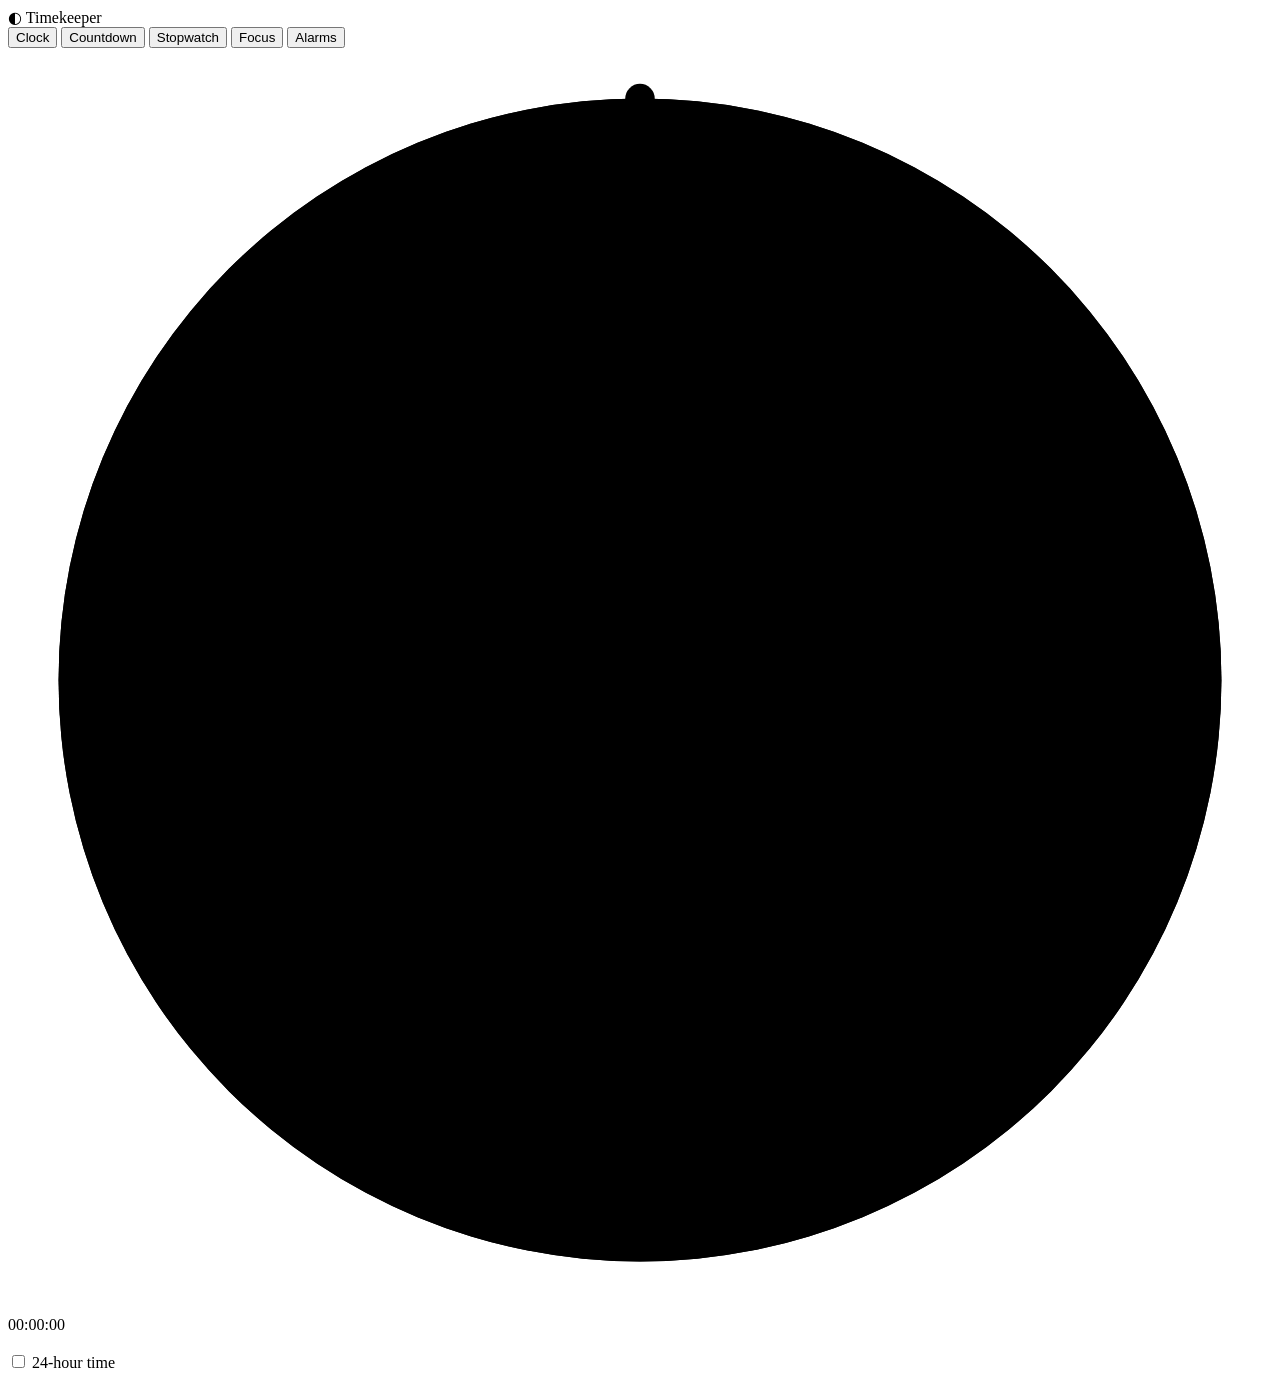
==== index.html @ 8b7b24ea "Add files via upload" ====
<!DOCTYPE html>
<html lang="en">
<head>
<meta charset="UTF-8">
<meta name="viewport" content="width=device-width, initial-scale=1, viewport-fit=cover">
<title>Timekeeper</title>
<meta name="description" content="A clock, countdown, stopwatch, Pomodoro timer, and alarms, in one quiet instrument.">
<meta name="theme-color" content="#ffffff">

<link rel="manifest" href="manifest.json">
<link rel="icon" href="icons/icon-192.png" type="image/png">
<link rel="apple-touch-icon" href="icons/icon-192.png">

<link rel="preconnect" href="https://fonts.googleapis.com">
<link rel="preconnect" href="https://fonts.gstatic.com" crossorigin>
<link href="https://fonts.googleapis.com/css2?family=Space+Grotesk:wght@400;500;600;700&family=IBM+Plex+Sans:wght@400;500;600&family=IBM+Plex+Mono:wght@400;500&display=swap" rel="stylesheet">

<link rel="stylesheet" href="css/style.css">
</head>
<body>

<div class="app">

  <!-- ===== Header ===== -->
  <header class="header">
    <div class="wordmark">
      <span class="wordmark-mark" aria-hidden="true">◐</span>
      <span class="wordmark-text">Timekeeper</span>
    </div>
    <button class="install-btn" id="installBtn" hidden type="button">Install app</button>
  </header>

  <!-- ===== Mode switcher ===== -->
  <nav class="switcher" role="tablist" aria-label="Choose a mode">
    <button class="switcher-item" role="tab" data-mode="clock" aria-selected="true">Clock</button>
    <button class="switcher-item" role="tab" data-mode="countdown" aria-selected="false">Countdown</button>
    <button class="switcher-item" role="tab" data-mode="stopwatch" aria-selected="false">Stopwatch</button>
    <button class="switcher-item" role="tab" data-mode="pomodoro" aria-selected="false">Focus</button>
    <button class="switcher-item" role="tab" data-mode="alarms" aria-selected="false">Alarms</button>
    <span class="switcher-indicator" id="switcherIndicator" aria-hidden="true"></span>
  </nav>

  <!-- ===== Stage: ring + digits, shared by clock/countdown/stopwatch/pomodoro ===== -->
  <main class="stage" id="stage">

    <div class="ring-wrap">
      <svg class="ring" viewBox="0 0 300 300" aria-hidden="true">
        <circle class="ring-track" cx="150" cy="150" r="138"></circle>
        <circle class="ring-progress" id="ringProgress" cx="150" cy="150" r="138"></circle>
        <circle class="ring-tick" id="ringTick" cx="150" cy="12" r="3.5"></circle>
      </svg>

      <div class="readout">
        <div class="digits" id="digits">00:00:00</div>
        <div class="sub" id="subLabel">&nbsp;</div>
      </div>
    </div>

    <!-- Pomodoro session dots -->
    <div class="session-dots" id="sessionDots" hidden></div>

    <!-- Shared transport controls (countdown / stopwatch / pomodoro) -->
    <div class="transport" id="transport" hidden>
      <button class="btn btn-ghost" id="resetBtn" type="button">Reset</button>
      <button class="btn btn-primary" id="startBtn" type="button">Start</button>
      <button class="btn btn-ghost" id="lapBtn" type="button" hidden>Lap</button>
    </div>

  </main>

  <!-- ===== Mode panels: mode-specific content below the stage ===== -->

  <!-- Clock options -->
  <section class="panel" id="panel-clock" data-panel="clock">
    <label class="toggle">
      <input type="checkbox" id="clock24h">
      <span>24-hour time</span>
    </label>
  </section>

  <!-- Countdown presets & entry -->
  <section class="panel" id="panel-countdown" data-panel="countdown" hidden>
    <div class="chips" id="countdownChips"></div>
    <div class="time-entry" id="countdownEntry">
      <div class="entry-field">
        <input type="number" id="cdHours" min="0" max="23" value="0" inputmode="numeric" aria-label="Hours">
        <label>hr</label>
      </div>
      <div class="entry-field">
        <input type="number" id="cdMinutes" min="0" max="59" value="5" inputmode="numeric" aria-label="Minutes">
        <label>min</label>
      </div>
      <div class="entry-field">
        <input type="number" id="cdSeconds" min="0" max="59" value="0" inputmode="numeric" aria-label="Seconds">
        <label>sec</label>
      </div>
      <button class="btn btn-text" id="savePresetBtn" type="button">Save as preset</button>
    </div>
  </section>

  <!-- Stopwatch laps -->
  <section class="panel" id="panel-stopwatch" data-panel="stopwatch" hidden>
    <ol class="laps" id="lapsList"></ol>
  </section>

  <!-- Pomodoro settings -->
  <section class="panel" id="panel-pomodoro" data-panel="pomodoro" hidden>
    <div class="time-entry">
      <div class="entry-field">
        <input type="number" id="pomoFocus" min="1" max="120" value="25" inputmode="numeric" aria-label="Focus minutes">
        <label>focus</label>
      </div>
      <div class="entry-field">
        <input type="number" id="pomoShort" min="1" max="60" value="5" inputmode="numeric" aria-label="Short break minutes">
        <label>short</label>
      </div>
      <div class="entry-field">
        <input type="number" id="pomoLong" min="1" max="60" value="15" inputmode="numeric" aria-label="Long break minutes">
        <label>long</label>
      </div>
      <div class="entry-field">
        <input type="number" id="pomoRounds" min="1" max="12" value="4" inputmode="numeric" aria-label="Rounds before long break">
        <label>rounds</label>
      </div>
    </div>
  </section>

  <!-- Alarms -->
  <section class="panel" id="panel-alarms" data-panel="alarms" hidden>
    <div class="alarm-entry">
      <input type="time" id="alarmTime" aria-label="Alarm time">
      <input type="text" id="alarmLabel" placeholder="Label (optional)" maxlength="40">
      <button class="btn btn-primary btn-compact" id="addAlarmBtn" type="button">Add</button>
    </div>
    <div class="alarm-days" id="alarmDays">
      <button class="day-chip" data-day="0" type="button">S</button>
      <button class="day-chip" data-day="1" type="button">M</button>
      <button class="day-chip" data-day="2" type="button">T</button>
      <button class="day-chip" data-day="3" type="button">W</button>
      <button class="day-chip" data-day="4" type="button">T</button>
      <button class="day-chip" data-day="5" type="button">F</button>
      <button class="day-chip" data-day="6" type="button">S</button>
    </div>
    <p class="hint">Repeats only on selected days. Leave none selected for a one-time alarm.</p>
    <ol class="alarms-list" id="alarmsList"></ol>
    <p class="hint hint-quiet">Alarms sound while Timekeeper is open in a browser tab or installed window. Keep it running for it to ring.</p>
  </section>

</div>

<div class="toast" id="toast" role="status" aria-live="polite"></div>

<script src="js/app.js"></script>
</body>
</html>
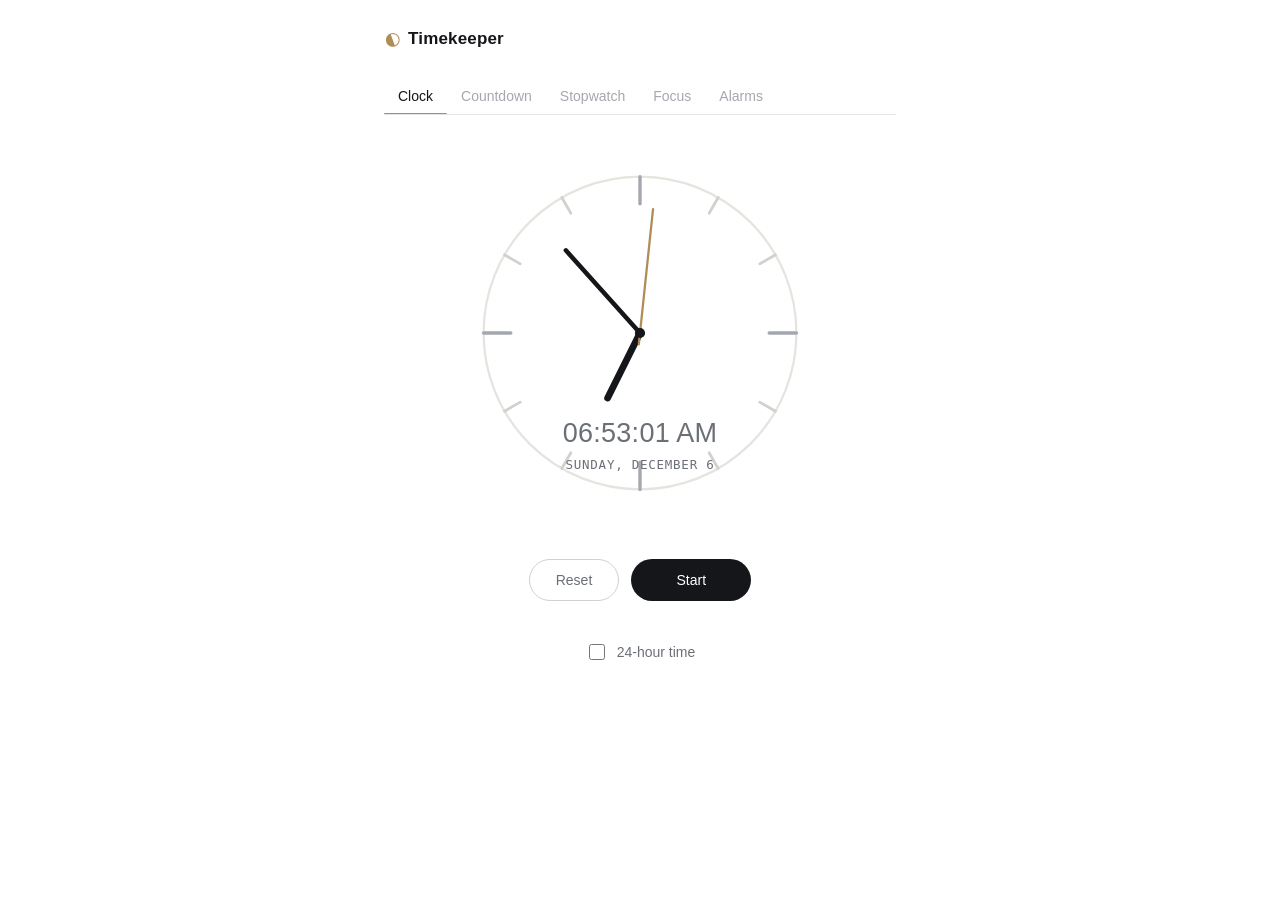
==== commit 3a1d0f37: "Add analog clock UI and centisecond display Adds an analog clock overlay and polish plus higher-prec" ====
--- a/index.html
+++ b/index.html
@@ -43,11 +43,20 @@
   <!-- ===== Stage: ring + digits, shared by clock/countdown/stopwatch/pomodoro ===== -->
   <main class="stage" id="stage">
 
-    <div class="ring-wrap">
+    <div class="ring-wrap" id="ringWrap">
       <svg class="ring" viewBox="0 0 300 300" aria-hidden="true">
         <circle class="ring-track" cx="150" cy="150" r="138"></circle>
         <circle class="ring-progress" id="ringProgress" cx="150" cy="150" r="138"></circle>
         <circle class="ring-tick" id="ringTick" cx="150" cy="12" r="3.5"></circle>
+      </svg>
+
+      <!-- Analog watch face: hour ticks + hour/minute/second hands. Only shown in Clock mode. -->
+      <svg class="hands" id="handsSvg" viewBox="0 0 300 300" aria-hidden="true">
+        <g id="hourTicks"></g>
+        <line class="hand hand-hour" id="handHour" x1="150" y1="150" x2="150" y2="86"></line>
+        <line class="hand hand-minute" id="handMinute" x1="150" y1="150" x2="150" y2="52"></line>
+        <line class="hand hand-second" id="handSecond" x1="150" y1="160" x2="150" y2="40"></line>
+        <circle class="hand-pivot" cx="150" cy="150" r="4.5"></circle>
       </svg>
 
       <div class="readout">
--- a/css/style.css
+++ b/css/style.css
@@ -0,0 +1,757 @@
+/* ============================================================
+   Timekeeper — design tokens
+   Concept: a precision instrument on paper. Ink and brass on
+   white, tabular digits, a single brass ring as the signature
+   element across every mode.
+   ============================================================ */
+
+:root {
+  --paper: #ffffff;
+  --ink: #14161a;
+  --ink-soft: #6b6f76;
+  --ink-faint: #a4a8ae;
+  --brass: #b08d57;
+  --brass-soft: #ddc9a3;
+  --focus-navy: #1d2b4f;
+  --line: #e6e4df;
+  --line-strong: #d3d1cb;
+  --danger: #a4432f;
+
+  --font-display: 'Space Grotesk', 'Helvetica Neue', Arial, sans-serif;
+  --font-body: 'IBM Plex Sans', 'Helvetica Neue', Arial, sans-serif;
+  --font-mono: 'IBM Plex Mono', 'SFMono-Regular', Consolas, monospace;
+
+  --ring-size: min(64vw, 340px);
+  --ease: cubic-bezier(0.22, 1, 0.36, 1);
+}
+
+* { box-sizing: border-box; }
+
+html, body {
+  margin: 0;
+  padding: 0;
+  background: var(--paper);
+  color: var(--ink);
+  font-family: var(--font-body);
+  -webkit-font-smoothing: antialiased;
+}
+
+body {
+  min-height: 100vh;
+  min-height: 100dvh;
+  display: flex;
+  justify-content: center;
+}
+
+.app {
+  width: 100%;
+  max-width: 560px;
+  padding: 28px 24px 56px;
+  display: flex;
+  flex-direction: column;
+  min-height: 100dvh;
+}
+
+button {
+  font-family: inherit;
+  cursor: pointer;
+}
+
+input {
+  font-family: inherit;
+}
+
+:focus-visible {
+  outline: 2px solid var(--focus-navy);
+  outline-offset: 3px;
+  border-radius: 4px;
+}
+
+/* ============================================================
+   Header
+   ============================================================ */
+
+.header {
+  display: flex;
+  align-items: center;
+  justify-content: space-between;
+  margin-bottom: 28px;
+}
+
+.wordmark {
+  display: flex;
+  align-items: center;
+  gap: 8px;
+  color: var(--ink);
+}
+
+.wordmark-mark {
+  font-size: 18px;
+  color: var(--brass);
+  transform: rotate(-20deg);
+  display: inline-block;
+}
+
+.wordmark-text {
+  font-family: var(--font-display);
+  font-weight: 600;
+  font-size: 17px;
+  letter-spacing: 0.01em;
+}
+
+.install-btn {
+  border: 1px solid var(--line-strong);
+  background: transparent;
+  color: var(--ink-soft);
+  font-size: 13px;
+  padding: 7px 13px;
+  border-radius: 100px;
+  transition: border-color 0.2s var(--ease), color 0.2s var(--ease);
+}
+
+.install-btn:hover {
+  border-color: var(--brass);
+  color: var(--ink);
+}
+
+/* ============================================================
+   Mode switcher
+   ============================================================ */
+
+.switcher {
+  position: relative;
+  display: flex;
+  border-bottom: 1px solid var(--line);
+  margin-bottom: 8px;
+  overflow-x: auto;
+  scrollbar-width: none;
+}
+.switcher::-webkit-scrollbar { display: none; }
+
+.switcher-item {
+  flex: 0 0 auto;
+  background: none;
+  border: none;
+  color: var(--ink-faint);
+  font-size: 14px;
+  font-weight: 500;
+  padding: 10px 14px;
+  white-space: nowrap;
+  transition: color 0.2s var(--ease);
+}
+
+.switcher-item[aria-selected="true"] {
+  color: var(--ink);
+}
+
+.switcher-item:hover {
+  color: var(--ink);
+}
+
+.switcher-indicator {
+  position: absolute;
+  bottom: -1px;
+  height: 2px;
+  background: var(--brass);
+  border-radius: 2px;
+  transition: left 0.32s var(--ease), width 0.32s var(--ease);
+}
+
+/* ============================================================
+   Stage — ring + digital readout (the signature element)
+   ============================================================ */
+
+.stage {
+  display: flex;
+  flex-direction: column;
+  align-items: center;
+  padding: 40px 0 8px;
+}
+
+.ring-wrap {
+  position: relative;
+  width: var(--ring-size);
+  height: var(--ring-size);
+}
+
+.ring {
+  width: 100%;
+  height: 100%;
+  transform: rotate(-90deg);
+}
+
+.ring-track {
+  fill: none;
+  stroke: var(--line);
+  stroke-width: 2;
+}
+
+.ring-progress {
+  fill: none;
+  stroke: var(--brass);
+  stroke-width: 2.5;
+  stroke-linecap: round;
+  stroke-dasharray: 867.08; /* 2 * PI * 138 */
+  stroke-dashoffset: 867.08;
+  transition: stroke-dashoffset 0.4s linear, stroke 0.3s var(--ease);
+}
+
+.ring-tick {
+  fill: var(--brass);
+  transition: transform 0.9s linear;
+  transform-origin: 150px 150px;
+}
+
+/* Analog hands overlay — only visible in Clock mode */
+.hands {
+  position: absolute;
+  inset: 0;
+  width: 100%;
+  height: 100%;
+  display: none;
+}
+
+.ring-wrap.mode-clock .hands {
+  display: block;
+}
+
+/* Ring stays as a quiet static face outline in Clock mode; the hands do the telling */
+.ring-wrap.mode-clock .ring-progress,
+.ring-wrap.mode-clock .ring-tick {
+  opacity: 0;
+}
+
+.hour-tick {
+  stroke: var(--line-strong);
+  stroke-width: 2.5;
+  stroke-linecap: round;
+}
+
+.hour-tick.major {
+  stroke: var(--ink-faint);
+  stroke-width: 3;
+}
+
+.hand {
+  stroke-linecap: round;
+  transform-origin: 150px 150px;
+  transition: transform 0.2s cubic-bezier(0.34, 1.56, 0.64, 1);
+}
+
+.hand-hour {
+  stroke: var(--ink);
+  stroke-width: 6;
+}
+
+.hand-minute {
+  stroke: var(--ink);
+  stroke-width: 4;
+}
+
+.hand-second {
+  stroke: var(--brass);
+  stroke-width: 2;
+}
+
+.hand-pivot {
+  fill: var(--ink);
+}
+
+/* Digital readout takes a back seat to the hands in Clock mode */
+.ring-wrap.mode-clock .readout {
+  justify-content: flex-end;
+  padding-bottom: 30px;
+}
+
+.ring-wrap.mode-clock .digits {
+  font-size: clamp(20px, 5.5vw, 27px);
+  font-weight: 500;
+  color: var(--ink-soft);
+}
+
+.readout {
+  position: absolute;
+  inset: 0;
+  display: flex;
+  flex-direction: column;
+  align-items: center;
+  justify-content: center;
+  text-align: center;
+  padding: 0 12px;
+}
+
+.digits {
+  font-family: var(--font-display);
+  font-weight: 600;
+  font-variant-numeric: tabular-nums;
+  font-size: clamp(34px, 9vw, 52px);
+  letter-spacing: 0.01em;
+  line-height: 1;
+}
+
+.digits.pulse {
+  animation: pulse 1s var(--ease) infinite;
+}
+
+.digits-cs {
+  font-size: 0.5em;
+  font-weight: 500;
+  color: var(--ink-soft);
+  letter-spacing: 0;
+  margin-left: 1px;
+}
+
+.ring-wrap.mode-stopwatch .digits {
+  font-size: clamp(28px, 7.5vw, 44px);
+}
+
+.laps li .digits-cs {
+  font-size: 0.85em;
+}
+
+@keyframes pulse {
+  0%, 100% { opacity: 1; transform: scale(1); }
+  50% { opacity: 0.55; transform: scale(1.04); }
+}
+
+.sub {
+  margin-top: 10px;
+  font-family: var(--font-mono);
+  font-size: 12.5px;
+  letter-spacing: 0.06em;
+  text-transform: uppercase;
+  color: var(--ink-soft);
+  min-height: 16px;
+}
+
+/* Pomodoro session dots */
+.session-dots {
+  display: flex;
+  gap: 7px;
+  margin-top: 26px;
+}
+
+.session-dot {
+  width: 6px;
+  height: 6px;
+  border-radius: 50%;
+  background: var(--line-strong);
+  transition: background 0.3s var(--ease), transform 0.3s var(--ease);
+}
+
+.session-dot.done {
+  background: var(--brass);
+}
+
+.session-dot.current {
+  background: var(--focus-navy);
+  transform: scale(1.3);
+}
+
+/* ============================================================
+   Transport controls
+   ============================================================ */
+
+.transport {
+  display: flex;
+  align-items: center;
+  gap: 12px;
+  margin-top: 30px;
+}
+
+.btn {
+  border-radius: 100px;
+  border: 1px solid transparent;
+  font-size: 14px;
+  font-weight: 500;
+  padding: 12px 26px;
+  transition: transform 0.15s var(--ease), background 0.2s var(--ease), border-color 0.2s var(--ease), color 0.2s var(--ease);
+}
+
+.btn:active {
+  transform: scale(0.96);
+}
+
+.btn-primary {
+  background: var(--ink);
+  color: var(--paper);
+  min-width: 120px;
+}
+
+.btn-primary:hover {
+  background: var(--focus-navy);
+}
+
+.btn-primary.is-running {
+  background: var(--paper);
+  color: var(--ink);
+  border-color: var(--ink);
+}
+
+.btn-ghost {
+  background: transparent;
+  border-color: var(--line-strong);
+  color: var(--ink-soft);
+}
+
+.btn-ghost:hover {
+  border-color: var(--ink);
+  color: var(--ink);
+}
+
+.btn-compact {
+  padding: 10px 18px;
+  min-width: 0;
+}
+
+.btn-text {
+  background: none;
+  border: none;
+  color: var(--brass);
+  font-size: 13px;
+  padding: 6px 4px;
+  white-space: nowrap;
+}
+
+.btn-text:hover {
+  color: var(--ink);
+}
+
+/* ============================================================
+   Panels — mode-specific content
+   ============================================================ */
+
+.panel {
+  margin-top: 32px;
+}
+
+.toggle {
+  display: flex;
+  align-items: center;
+  justify-content: center;
+  gap: 9px;
+  font-size: 14px;
+  color: var(--ink-soft);
+}
+
+.toggle input {
+  width: 16px;
+  height: 16px;
+  accent-color: var(--brass);
+}
+
+/* Countdown chips */
+.chips {
+  display: flex;
+  flex-wrap: wrap;
+  gap: 8px;
+  justify-content: center;
+  margin-bottom: 22px;
+}
+
+.chip {
+  border: 1px solid var(--line-strong);
+  background: transparent;
+  color: var(--ink);
+  font-size: 13px;
+  padding: 8px 16px;
+  border-radius: 100px;
+  transition: border-color 0.2s var(--ease), background 0.2s var(--ease);
+  display: flex;
+  align-items: center;
+  gap: 6px;
+}
+
+.chip:hover {
+  border-color: var(--brass);
+}
+
+.chip.custom {
+  padding-right: 8px;
+}
+
+.chip-remove {
+  background: none;
+  border: none;
+  color: var(--ink-faint);
+  font-size: 14px;
+  line-height: 1;
+  padding: 2px;
+}
+
+.chip-remove:hover {
+  color: var(--danger);
+}
+
+/* Time entry (countdown / pomodoro) */
+.time-entry {
+  display: flex;
+  align-items: flex-end;
+  justify-content: center;
+  gap: 18px;
+  flex-wrap: wrap;
+}
+
+.entry-field {
+  display: flex;
+  flex-direction: column;
+  align-items: center;
+  gap: 6px;
+}
+
+.entry-field input {
+  width: 58px;
+  text-align: center;
+  font-family: var(--font-mono);
+  font-size: 20px;
+  border: none;
+  border-bottom: 1px solid var(--line-strong);
+  background: transparent;
+  color: var(--ink);
+  padding: 4px 0;
+  transition: border-color 0.2s var(--ease);
+}
+
+.entry-field input:focus {
+  border-color: var(--brass);
+  outline: none;
+}
+
+.entry-field label {
+  font-size: 11px;
+  letter-spacing: 0.08em;
+  text-transform: uppercase;
+  color: var(--ink-faint);
+}
+
+/* Stopwatch laps */
+.laps {
+  list-style: none;
+  margin: 0;
+  padding: 0;
+  max-height: 220px;
+  overflow-y: auto;
+}
+
+.laps li {
+  display: flex;
+  justify-content: space-between;
+  font-family: var(--font-mono);
+  font-size: 13.5px;
+  padding: 10px 4px;
+  border-bottom: 1px solid var(--line);
+  color: var(--ink-soft);
+}
+
+.laps li:first-child {
+  color: var(--ink);
+}
+
+.laps-empty {
+  text-align: center;
+  color: var(--ink-faint);
+  font-size: 13px;
+  padding: 14px 0;
+}
+
+/* Alarms */
+.alarm-entry {
+  display: flex;
+  gap: 10px;
+  margin-bottom: 14px;
+}
+
+.alarm-entry input[type="time"] {
+  border: 1px solid var(--line-strong);
+  border-radius: 8px;
+  padding: 10px 12px;
+  font-family: var(--font-mono);
+  font-size: 14px;
+  color: var(--ink);
+  background: transparent;
+  flex: 0 0 auto;
+}
+
+.alarm-entry input[type="text"] {
+  flex: 1;
+  min-width: 0;
+  border: 1px solid var(--line-strong);
+  border-radius: 8px;
+  padding: 10px 12px;
+  font-size: 14px;
+  color: var(--ink);
+  background: transparent;
+}
+
+.alarm-entry input:focus {
+  border-color: var(--brass);
+  outline: none;
+}
+
+.alarm-days {
+  display: flex;
+  gap: 6px;
+  justify-content: center;
+  margin-bottom: 10px;
+}
+
+.day-chip {
+  width: 30px;
+  height: 30px;
+  border-radius: 50%;
+  border: 1px solid var(--line-strong);
+  background: transparent;
+  color: var(--ink-soft);
+  font-size: 12px;
+  transition: all 0.2s var(--ease);
+}
+
+.day-chip.active {
+  background: var(--ink);
+  border-color: var(--ink);
+  color: var(--paper);
+}
+
+.hint {
+  text-align: center;
+  font-size: 12px;
+  color: var(--ink-faint);
+  margin: 10px 0 0;
+}
+
+.hint-quiet {
+  margin-top: 18px;
+  padding-top: 14px;
+  border-top: 1px solid var(--line);
+}
+
+.alarms-list {
+  list-style: none;
+  margin: 18px 0 0;
+  padding: 0;
+}
+
+.alarm-row {
+  display: flex;
+  align-items: center;
+  justify-content: space-between;
+  padding: 12px 2px;
+  border-bottom: 1px solid var(--line);
+  gap: 10px;
+}
+
+.alarm-row.disabled .alarm-time,
+.alarm-row.disabled .alarm-label {
+  color: var(--ink-faint);
+}
+
+.alarm-info {
+  display: flex;
+  flex-direction: column;
+  gap: 2px;
+  min-width: 0;
+}
+
+.alarm-time {
+  font-family: var(--font-mono);
+  font-size: 16px;
+  color: var(--ink);
+}
+
+.alarm-label {
+  font-size: 12px;
+  color: var(--ink-soft);
+  white-space: nowrap;
+  overflow: hidden;
+  text-overflow: ellipsis;
+}
+
+.alarm-controls {
+  display: flex;
+  align-items: center;
+  gap: 12px;
+  flex: 0 0 auto;
+}
+
+.alarm-delete {
+  background: none;
+  border: none;
+  color: var(--ink-faint);
+  font-size: 16px;
+}
+.alarm-delete:hover { color: var(--danger); }
+
+/* Switch (alarm enable toggle) */
+.switch {
+  position: relative;
+  width: 36px;
+  height: 21px;
+  border-radius: 100px;
+  background: var(--line-strong);
+  border: none;
+  transition: background 0.2s var(--ease);
+  flex: 0 0 auto;
+}
+.switch::after {
+  content: '';
+  position: absolute;
+  top: 2px;
+  left: 2px;
+  width: 17px;
+  height: 17px;
+  border-radius: 50%;
+  background: var(--paper);
+  transition: transform 0.2s var(--ease);
+  box-shadow: 0 1px 2px rgba(0,0,0,0.15);
+}
+.switch.on {
+  background: var(--brass);
+}
+.switch.on::after {
+  transform: translateX(15px);
+}
+
+/* ============================================================
+   Toast
+   ============================================================ */
+
+.toast {
+  position: fixed;
+  left: 50%;
+  bottom: 28px;
+  transform: translate(-50%, 12px);
+  background: var(--ink);
+  color: var(--paper);
+  font-size: 13px;
+  padding: 11px 20px;
+  border-radius: 100px;
+  opacity: 0;
+  pointer-events: none;
+  transition: opacity 0.25s var(--ease), transform 0.25s var(--ease);
+  z-index: 20;
+}
+
+.toast.show {
+  opacity: 1;
+  transform: translate(-50%, 0);
+}
+
+/* ============================================================
+   Responsive
+   ============================================================ */
+
+@media (max-width: 380px) {
+  .app { padding: 20px 16px 44px; }
+  .time-entry { gap: 12px; }
+}
+
+/* ============================================================
+   Reduced motion
+   ============================================================ */
+
+@media (prefers-reduced-motion: reduce) {
+  .digits.pulse { animation: none; }
+  .ring-progress, .ring-tick, .switcher-indicator, .switch::after {
+    transition-duration: 0.01ms !important;
+  }
+}
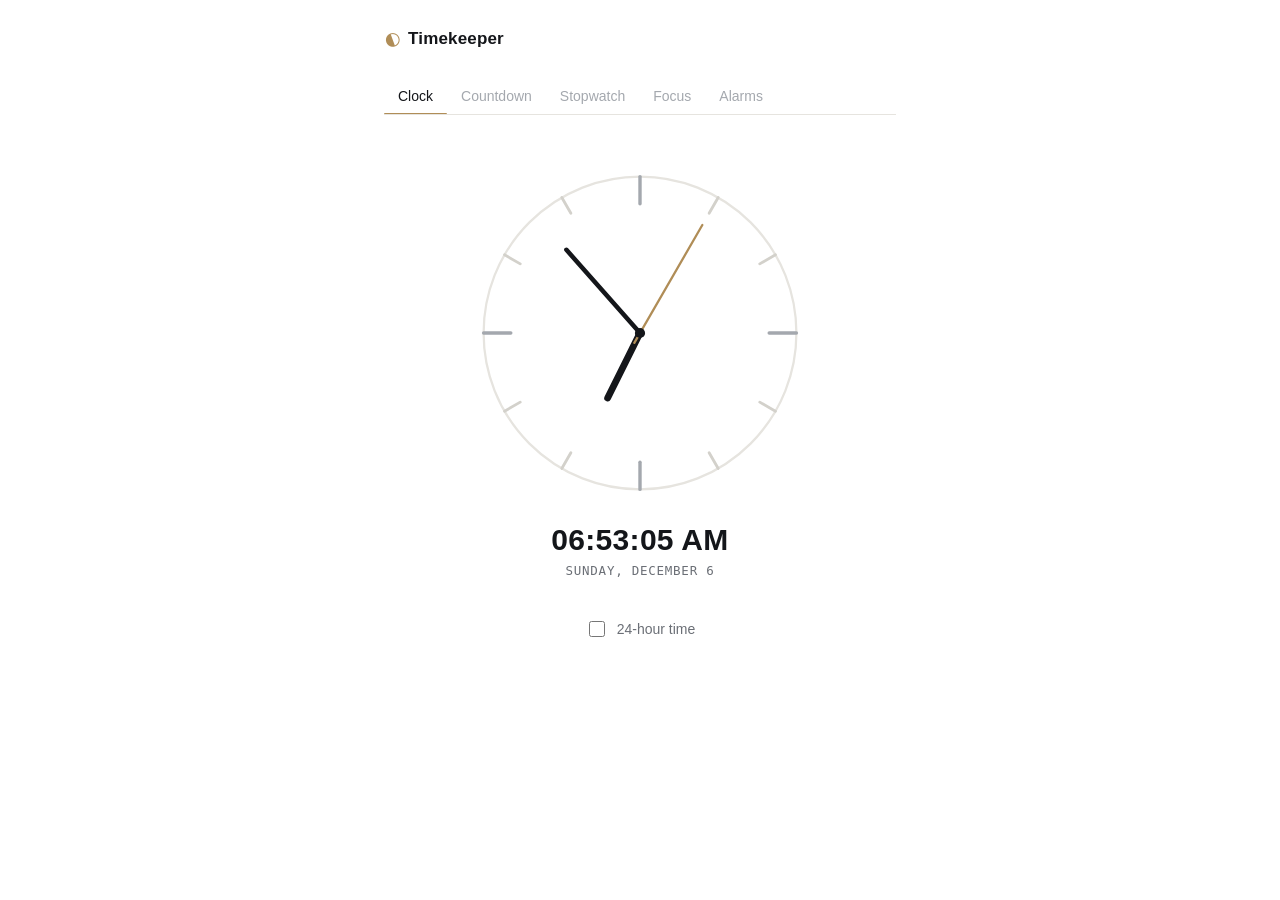
==== commit e38c11a6: "Add clock meta & enforce [hidden] display Introduce a dedicated clock-meta digital readout below the" ====
--- a/index.html
+++ b/index.html
@@ -63,6 +63,14 @@
         <div class="digits" id="digits">00:00:00</div>
         <div class="sub" id="subLabel">&nbsp;</div>
       </div>
+    </div>
+
+    <!-- Clock's own digital readout, given its own room below the dial so it
+         never fights the hands for space (a hand can sweep through any point
+         inside the circle; this can't). -->
+    <div class="clock-meta" id="clockMeta" hidden>
+      <div class="clock-meta-time" id="clockDigital">00:00:00</div>
+      <div class="clock-meta-date" id="clockDate">&nbsp;</div>
     </div>
 
     <!-- Pomodoro session dots -->
--- a/css/style.css
+++ b/css/style.css
@@ -27,6 +27,16 @@
 
 * { box-sizing: border-box; }
 
+/* The `hidden` attribute is how every mode-specific block in this app is
+   shown/hidden. Without this rule, any element that also has an unconditional
+   `display` declaration (e.g. .transport, .session-dots use display:flex)
+   would win the cascade over the browser's own [hidden] rule and show anyway,
+   since author CSS outranks the user-agent stylesheet regardless of
+   specificity. This guarantees hidden always means hidden. */
+[hidden] {
+  display: none !important;
+}
+
 html, body {
   margin: 0;
   padding: 0;
@@ -257,15 +267,35 @@
   fill: var(--ink);
 }
 
-/* Digital readout takes a back seat to the hands in Clock mode */
+/* Digital readout is hidden inside the dial in Clock mode — the clock-meta
+   block below the ring shows the time/date instead, with room to breathe. */
 .ring-wrap.mode-clock .readout {
-  justify-content: flex-end;
-  padding-bottom: 30px;
-}
-
-.ring-wrap.mode-clock .digits {
-  font-size: clamp(20px, 5.5vw, 27px);
-  font-weight: 500;
+  display: none;
+}
+
+.clock-meta {
+  margin-top: 22px;
+  text-align: center;
+  max-width: 100%;
+  padding: 0 12px;
+}
+
+.clock-meta-time {
+  font-family: var(--font-display);
+  font-weight: 600;
+  font-variant-numeric: tabular-nums;
+  font-size: clamp(22px, 6vw, 30px);
+  color: var(--ink);
+  letter-spacing: 0.01em;
+  line-height: 1;
+}
+
+.clock-meta-date {
+  margin-top: 8px;
+  font-family: var(--font-mono);
+  font-size: 12.5px;
+  letter-spacing: 0.06em;
+  text-transform: uppercase;
   color: var(--ink-soft);
 }
 
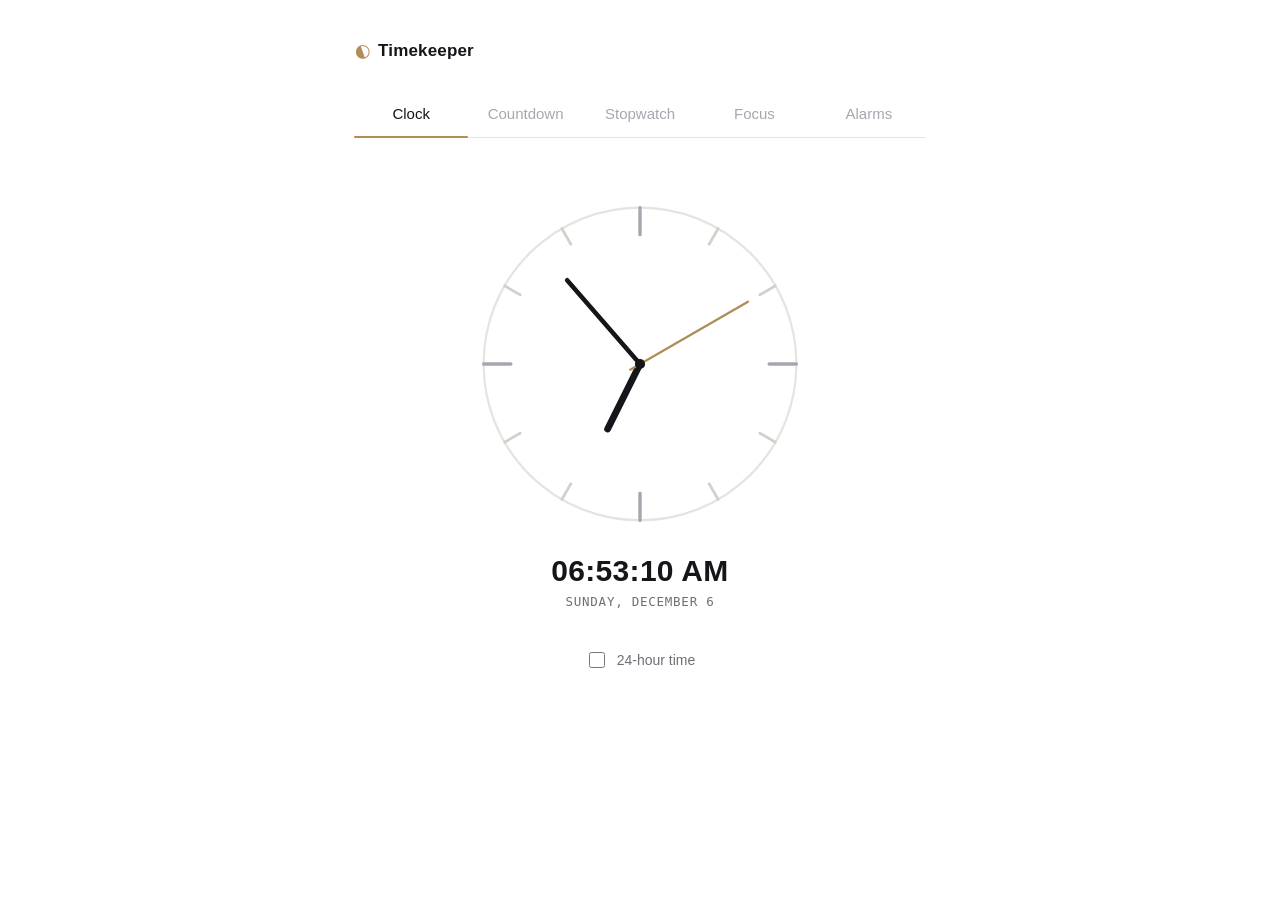
==== commit d6dd0b2c: "Enhance mobile layout, accessibility, and cache Introduce safe-area env vars and clamp-based sizing " ====
--- a/index.html
+++ b/index.html
@@ -6,6 +6,9 @@
 <title>Timekeeper</title>
 <meta name="description" content="A clock, countdown, stopwatch, Pomodoro timer, and alarms, in one quiet instrument.">
 <meta name="theme-color" content="#ffffff">
+<meta name="mobile-web-app-capable" content="yes">
+<meta name="apple-mobile-web-app-capable" content="yes">
+<meta name="apple-mobile-web-app-status-bar-style" content="default">
 
 <link rel="manifest" href="manifest.json">
 <link rel="icon" href="icons/icon-192.png" type="image/png">
@@ -47,7 +50,11 @@
       <svg class="ring" viewBox="0 0 300 300" aria-hidden="true">
         <circle class="ring-track" cx="150" cy="150" r="138"></circle>
         <circle class="ring-progress" id="ringProgress" cx="150" cy="150" r="138"></circle>
-        <circle class="ring-tick" id="ringTick" cx="150" cy="12" r="3.5"></circle>
+        <!-- Parked at the 3 o'clock point (cx = cx-center + r) because the whole
+             .ring svg carries a -90deg CSS rotation (the same trick ring-progress's
+             stroke-dashoffset relies on to start at 12 instead of 3). Starting the
+             tick here means JS's rotate(0deg) lands it at 12, not 9. -->
+        <circle class="ring-tick" id="ringTick" cx="288" cy="150" r="3.5"></circle>
       </svg>
 
       <!-- Analog watch face: hour ticks + hour/minute/second hands. Only shown in Clock mode. -->
--- a/css/style.css
+++ b/css/style.css
@@ -21,8 +21,15 @@
   --font-body: 'IBM Plex Sans', 'Helvetica Neue', Arial, sans-serif;
   --font-mono: 'IBM Plex Mono', 'SFMono-Regular', Consolas, monospace;
 
-  --ring-size: min(64vw, 340px);
+  /* Floor keeps the ring legible on the narrowest phones; ceiling keeps it from
+     ballooning on tablets, since vw alone would keep growing past a comfortable size. */
+  --ring-size: clamp(188px, 62vw, 340px);
   --ease: cubic-bezier(0.22, 1, 0.36, 1);
+
+  --safe-t: env(safe-area-inset-top, 0px);
+  --safe-r: env(safe-area-inset-right, 0px);
+  --safe-b: env(safe-area-inset-bottom, 0px);
+  --safe-l: env(safe-area-inset-left, 0px);
 }
 
 * { box-sizing: border-box; }
@@ -56,7 +63,7 @@
 .app {
   width: 100%;
   max-width: 560px;
-  padding: 28px 24px 56px;
+  padding: calc(28px + var(--safe-t)) calc(24px + var(--safe-r)) calc(56px + var(--safe-b)) calc(24px + var(--safe-l));
   display: flex;
   flex-direction: column;
   min-height: 100dvh;
@@ -65,10 +72,13 @@
 button {
   font-family: inherit;
   cursor: pointer;
+  -webkit-tap-highlight-color: transparent;
+  touch-action: manipulation;
 }
 
 input {
   font-family: inherit;
+  -webkit-tap-highlight-color: transparent;
 }
 
 :focus-visible {
@@ -145,7 +155,8 @@
   color: var(--ink-faint);
   font-size: 14px;
   font-weight: 500;
-  padding: 10px 14px;
+  padding: 13px 14px;
+  min-height: 44px;
   white-space: nowrap;
   transition: color 0.2s var(--ease);
 }
@@ -518,7 +529,7 @@
   display: flex;
   align-items: flex-end;
   justify-content: center;
-  gap: 18px;
+  gap: clamp(10px, 4vw, 18px);
   flex-wrap: wrap;
 }
 
@@ -530,7 +541,7 @@
 }
 
 .entry-field input {
-  width: 58px;
+  width: clamp(42px, 13vw, 58px);
   text-align: center;
   font-family: var(--font-mono);
   font-size: 20px;
@@ -538,7 +549,7 @@
   border-bottom: 1px solid var(--line-strong);
   background: transparent;
   color: var(--ink);
-  padding: 4px 0;
+  padding: 8px 0;
   transition: border-color 0.2s var(--ease);
 }
 
@@ -626,8 +637,8 @@
 }
 
 .day-chip {
-  width: 30px;
-  height: 30px;
+  width: clamp(32px, 9.5vw, 38px);
+  height: clamp(32px, 9.5vw, 38px);
   border-radius: 50%;
   border: 1px solid var(--line-strong);
   background: transparent;
@@ -770,9 +781,47 @@
    Responsive
    ============================================================ */
 
+/* Once a tab row has room to breathe, let the five modes divide it evenly
+   instead of scrolling — reads more like a segmented control on standard
+   phones and up, while the smallest phones keep the scrollable row below. */
+@media (min-width: 420px) {
+  .switcher {
+    overflow-x: visible;
+  }
+  .switcher-item {
+    flex: 1 1 0;
+    text-align: center;
+    padding-left: 8px;
+    padding-right: 8px;
+  }
+}
+
+/* Smallest phones (older iPhone SE / compact Android) — reclaim margin and
+   tighten the controls that would otherwise wrap awkwardly. */
 @media (max-width: 380px) {
-  .app { padding: 20px 16px 44px; }
-  .time-entry { gap: 12px; }
+  .app { padding: calc(20px + var(--safe-t)) calc(16px + var(--safe-r)) calc(44px + var(--safe-b)) calc(16px + var(--safe-l)); }
+  .header { margin-bottom: 20px; }
+  .stage { padding-top: 28px; }
+  .time-entry { gap: 10px; }
+  .transport { gap: 10px; }
+  .btn-primary { min-width: 104px; padding: 12px 20px; }
+}
+
+/* Very narrow phones in the 320-359px class — trim once more so the
+   pomodoro row (4 fields) and alarm entry never force a scrollbar. */
+@media (max-width: 359px) {
+  .entry-field input { width: clamp(38px, 15vw, 48px); font-size: 18px; }
+  .alarm-entry { gap: 8px; }
+  .switcher-item { padding-left: 10px; padding-right: 10px; font-size: 13.5px; }
+}
+
+/* Tablets and large phones in landscape — the single-column layout still
+   suits a utility instrument like this, so just give it more breathing room
+   rather than reflowing into columns. */
+@media (min-width: 600px) {
+  .app { max-width: 620px; padding-top: calc(40px + var(--safe-t)); padding-bottom: calc(64px + var(--safe-b)); }
+  .stage { padding-top: 48px; }
+  .switcher-item { font-size: 15px; padding-top: 15px; padding-bottom: 15px; }
 }
 
 /* ============================================================
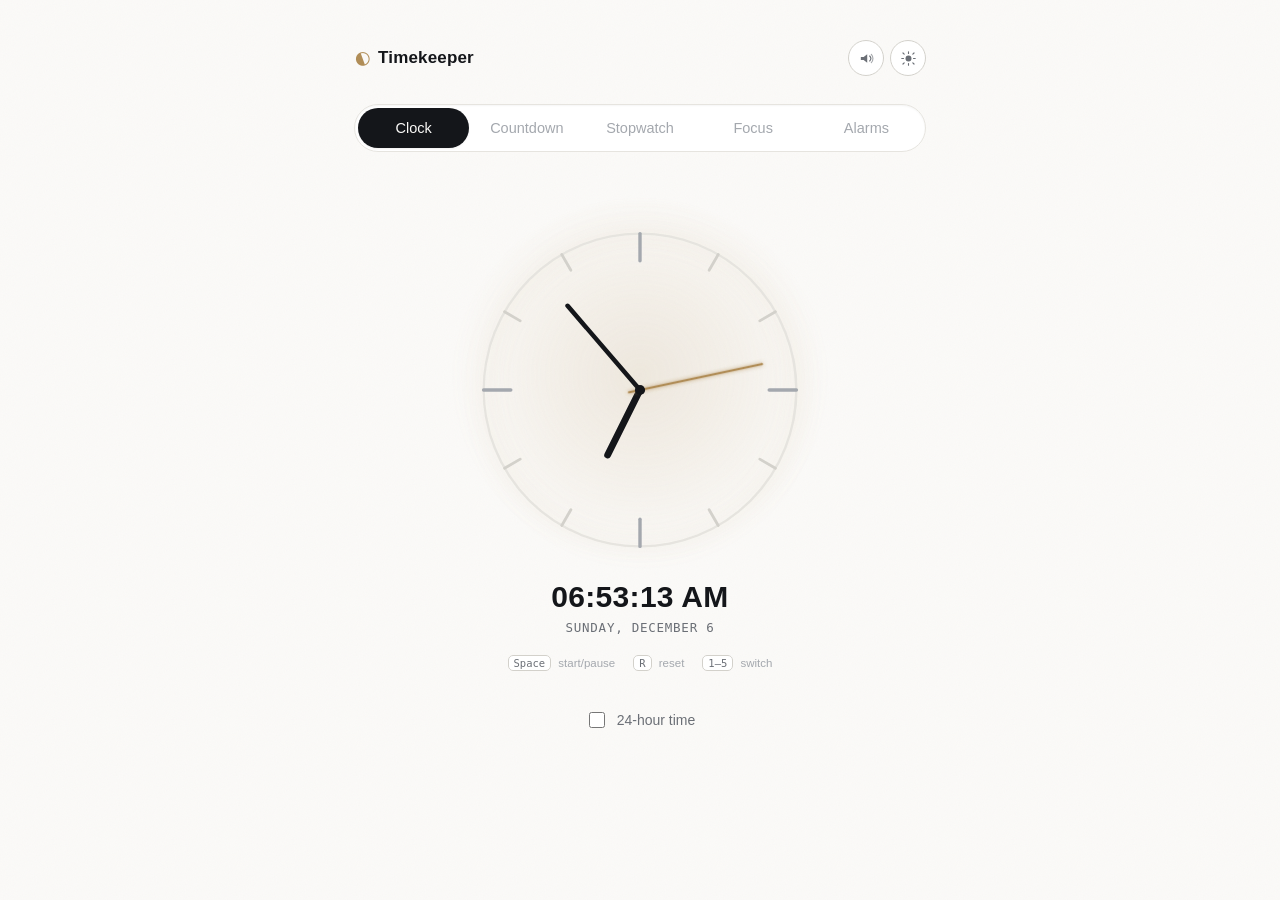
==== commit 30759f97: "Add dark mode and alarm takeover This commit introduces a system-aware dark theme, a sound mute togg" ====
--- a/index.html
+++ b/index.html
@@ -5,7 +5,9 @@
 <meta name="viewport" content="width=device-width, initial-scale=1, viewport-fit=cover">
 <title>Timekeeper</title>
 <meta name="description" content="A clock, countdown, stopwatch, Pomodoro timer, and alarms, in one quiet instrument.">
-<meta name="theme-color" content="#ffffff">
+<meta name="theme-color" content="#fbfaf8" media="(prefers-color-scheme: light)">
+<meta name="theme-color" content="#0e0f12" media="(prefers-color-scheme: dark)">
+<meta name="color-scheme" content="light dark">
 <meta name="mobile-web-app-capable" content="yes">
 <meta name="apple-mobile-web-app-capable" content="yes">
 <meta name="apple-mobile-web-app-status-bar-style" content="default">
@@ -19,8 +21,20 @@
 <link href="https://fonts.googleapis.com/css2?family=Space+Grotesk:wght@400;500;600;700&family=IBM+Plex+Sans:wght@400;500;600&family=IBM+Plex+Mono:wght@400;500&display=swap" rel="stylesheet">
 
 <link rel="stylesheet" href="css/style.css">
+
+<!-- Applied before paint so the correct theme renders on first frame, no flash. -->
+<script>
+  (function () {
+    try {
+      var t = localStorage.getItem('tk:theme');
+      if (t === 'light' || t === 'dark') document.documentElement.setAttribute('data-theme', t);
+    } catch (e) {}
+  })();
+</script>
 </head>
 <body>
+
+<div class="grain" aria-hidden="true"></div>
 
 <div class="app">
 
@@ -30,24 +44,45 @@
       <span class="wordmark-mark" aria-hidden="true">◐</span>
       <span class="wordmark-text">Timekeeper</span>
     </div>
-    <button class="install-btn" id="installBtn" hidden type="button">Install app</button>
+    <div class="header-actions">
+      <button class="icon-btn" id="soundToggle" type="button" aria-label="Mute sound" aria-pressed="false">
+        <svg class="icon icon-sound-on" viewBox="0 0 24 24" fill="none" aria-hidden="true"><path d="M4 10v4h4l5 4V6L8 10H4Z" fill="currentColor"/><path d="M16.5 8.5a5 5 0 0 1 0 7" stroke="currentColor" stroke-width="1.6" stroke-linecap="round"/><path d="M18.8 6.2a8.5 8.5 0 0 1 0 11.6" stroke="currentColor" stroke-width="1.6" stroke-linecap="round" opacity="0.6"/></svg>
+        <svg class="icon icon-sound-off" viewBox="0 0 24 24" fill="none" aria-hidden="true"><path d="M4 10v4h4l5 4V6L8 10H4Z" fill="currentColor"/><path d="M16 9l4.5 6M20.5 9 16 15" stroke="currentColor" stroke-width="1.6" stroke-linecap="round"/></svg>
+      </button>
+      <button class="icon-btn" id="themeToggle" type="button" aria-label="Switch to dark theme" aria-pressed="false">
+        <svg class="icon icon-sun" viewBox="0 0 24 24" fill="none" aria-hidden="true"><circle cx="12" cy="12" r="4.2" fill="currentColor"/><g stroke="currentColor" stroke-width="1.6" stroke-linecap="round"><path d="M12 2.5v2.4M12 19.1v2.4M4.2 4.2l1.7 1.7M18.1 18.1l1.7 1.7M2.5 12h2.4M19.1 12h2.4M4.2 19.8l1.7-1.7M18.1 5.9l1.7-1.7"/></g></svg>
+        <svg class="icon icon-moon" viewBox="0 0 24 24" fill="none" aria-hidden="true"><path d="M20 14.5A8.5 8.5 0 1 1 9.5 4a6.8 6.8 0 0 0 10.5 10.5Z" fill="currentColor"/></svg>
+      </button>
+      <button class="install-btn" id="installBtn" hidden type="button">Install app</button>
+    </div>
   </header>
 
   <!-- ===== Mode switcher ===== -->
   <nav class="switcher" role="tablist" aria-label="Choose a mode">
+    <span class="switcher-pill" id="switcherPill" aria-hidden="true"></span>
     <button class="switcher-item" role="tab" data-mode="clock" aria-selected="true">Clock</button>
     <button class="switcher-item" role="tab" data-mode="countdown" aria-selected="false">Countdown</button>
     <button class="switcher-item" role="tab" data-mode="stopwatch" aria-selected="false">Stopwatch</button>
     <button class="switcher-item" role="tab" data-mode="pomodoro" aria-selected="false">Focus</button>
     <button class="switcher-item" role="tab" data-mode="alarms" aria-selected="false">Alarms</button>
-    <span class="switcher-indicator" id="switcherIndicator" aria-hidden="true"></span>
   </nav>
 
   <!-- ===== Stage: ring + digits, shared by clock/countdown/stopwatch/pomodoro ===== -->
   <main class="stage" id="stage">
 
     <div class="ring-wrap" id="ringWrap">
+      <div class="ring-glow" aria-hidden="true"></div>
       <svg class="ring" viewBox="0 0 300 300" aria-hidden="true">
+        <defs>
+          <linearGradient id="ringGradBrass" x1="0%" y1="0%" x2="100%" y2="100%">
+            <stop offset="0%" stop-color="#d9b878"/>
+            <stop offset="100%" stop-color="#9d7a45"/>
+          </linearGradient>
+          <linearGradient id="ringGradNavy" x1="0%" y1="0%" x2="100%" y2="100%">
+            <stop offset="0%" stop-color="#3a4f85"/>
+            <stop offset="100%" stop-color="#161f38"/>
+          </linearGradient>
+        </defs>
         <circle class="ring-track" cx="150" cy="150" r="138"></circle>
         <circle class="ring-progress" id="ringProgress" cx="150" cy="150" r="138"></circle>
         <!-- Parked at the 3 o'clock point (cx = cx-center + r) because the whole
@@ -67,7 +102,7 @@
       </svg>
 
       <div class="readout">
-        <div class="digits" id="digits">00:00:00</div>
+        <div class="digits" id="digits" aria-live="off">00:00:00</div>
         <div class="sub" id="subLabel">&nbsp;</div>
       </div>
     </div>
@@ -88,7 +123,14 @@
       <button class="btn btn-ghost" id="resetBtn" type="button">Reset</button>
       <button class="btn btn-primary" id="startBtn" type="button">Start</button>
       <button class="btn btn-ghost" id="lapBtn" type="button" hidden>Lap</button>
-    </div>
+      <button class="btn btn-ghost btn-icon-text" id="addMinuteBtn" type="button" hidden>+1:00</button>
+    </div>
+
+    <p class="kbd-hint" id="kbdHint" aria-hidden="true">
+      <span><kbd>Space</kbd> start/pause</span>
+      <span><kbd>R</kbd> reset</span>
+      <span><kbd>1–5</kbd> switch</span>
+    </p>
 
   </main>
 
@@ -172,6 +214,20 @@
 
 </div>
 
+<!-- Full-screen alarm-ringing takeover: replaces the old beep-and-toast with
+     something you can actually act on — stop it, or push it back 5 minutes. -->
+<div class="ring-overlay" id="alarmRingOverlay" hidden role="alertdialog" aria-modal="true" aria-labelledby="alarmRingLabel">
+  <div class="ring-overlay-card">
+    <div class="ring-overlay-icon" aria-hidden="true">⏰</div>
+    <div class="ring-overlay-time" id="alarmRingTime">00:00</div>
+    <div class="ring-overlay-label" id="alarmRingLabel">Alarm</div>
+    <div class="ring-overlay-actions">
+      <button class="btn btn-ghost btn-lg" id="alarmSnoozeBtn" type="button">Snooze 5m</button>
+      <button class="btn btn-primary btn-lg" id="alarmStopBtn" type="button">Stop</button>
+    </div>
+  </div>
+</div>
+
 <div class="toast" id="toast" role="status" aria-live="polite"></div>
 
 <script src="js/app.js"></script>
--- a/css/style.css
+++ b/css/style.css
@@ -1,22 +1,30 @@
 /* ============================================================
    Timekeeper — design tokens
    Concept: a precision instrument on paper. Ink and brass on
-   white, tabular digits, a single brass ring as the signature
-   element across every mode.
+   white (or brass on graphite at night), tabular digits, a
+   single brass ring as the signature element across every mode.
    ============================================================ */
 
 :root {
-  --paper: #ffffff;
+  --paper: #fbfaf8;
+  --paper-raised: #ffffff;
   --ink: #14161a;
   --ink-soft: #6b6f76;
   --ink-faint: #a4a8ae;
   --brass: #b08d57;
+  --brass-strong: #9d7a45;
   --brass-soft: #ddc9a3;
   --focus-navy: #1d2b4f;
   --line: #e6e4df;
   --line-strong: #d3d1cb;
   --danger: #a4432f;
 
+  --shadow-color: 20, 18, 14;
+  --shadow-sm: 0 1px 2px rgba(var(--shadow-color), 0.06);
+  --shadow-md: 0 6px 18px -6px rgba(var(--shadow-color), 0.16), 0 2px 6px rgba(var(--shadow-color), 0.08);
+  --shadow-lg: 0 20px 44px -12px rgba(var(--shadow-color), 0.22);
+  --ring-glow-color: 176, 141, 87;
+
   --font-display: 'Space Grotesk', 'Helvetica Neue', Arial, sans-serif;
   --font-body: 'IBM Plex Sans', 'Helvetica Neue', Arial, sans-serif;
   --font-mono: 'IBM Plex Mono', 'SFMono-Regular', Consolas, monospace;
@@ -25,11 +33,53 @@
      ballooning on tablets, since vw alone would keep growing past a comfortable size. */
   --ring-size: clamp(188px, 62vw, 340px);
   --ease: cubic-bezier(0.22, 1, 0.36, 1);
+  --spring: cubic-bezier(0.34, 1.56, 0.64, 1);
 
   --safe-t: env(safe-area-inset-top, 0px);
   --safe-r: env(safe-area-inset-right, 0px);
   --safe-b: env(safe-area-inset-bottom, 0px);
   --safe-l: env(safe-area-inset-left, 0px);
+
+  color-scheme: light;
+}
+
+/* Dark theme — follows the system by default, overridable via the header toggle
+   (which sets data-theme on <html> and persists it to localStorage). */
+@media (prefers-color-scheme: dark) {
+  :root:not([data-theme="light"]) {
+    --paper: #0e0f12;
+    --paper-raised: #17181c;
+    --ink: #f1efe9;
+    --ink-soft: #a3a7ae;
+    --ink-faint: #6b6f76;
+    --brass: #d9b878;
+    --brass-strong: #e9cd97;
+    --brass-soft: #4a4130;
+    --focus-navy: #7c93d6;
+    --line: #2a2b30;
+    --line-strong: #3a3b40;
+    --danger: #d97a63;
+    --shadow-color: 0, 0, 0;
+    --ring-glow-color: 217, 184, 120;
+    color-scheme: dark;
+  }
+}
+:root[data-theme="dark"] {
+  --paper: #0e0f12;
+  --paper-raised: #17181c;
+  --ink: #f1efe9;
+  --ink-soft: #a3a7ae;
+  --ink-faint: #6b6f76;
+  --brass: #d9b878;
+  --brass-strong: #e9cd97;
+  --brass-soft: #4a4130;
+  --focus-navy: #7c93d6;
+  --line: #2a2b30;
+  --line-strong: #3a3b40;
+  --danger: #d97a63;
+  --shadow-color: 0, 0, 0;
+  --ring-glow-color: 217, 184, 120;
+  color-scheme: dark;
 }
 
 * { box-sizing: border-box; }
@@ -51,6 +101,7 @@
   color: var(--ink);
   font-family: var(--font-body);
   -webkit-font-smoothing: antialiased;
+  transition: background 0.35s var(--ease), color 0.35s var(--ease);
 }
 
 body {
@@ -58,9 +109,28 @@
   min-height: 100dvh;
   display: flex;
   justify-content: center;
+  position: relative;
+}
+
+/* A whisper of paper grain so the instrument doesn't read as a flat digital
+   rectangle — visible only as texture, never as pattern. */
+.grain {
+  position: fixed;
+  inset: 0;
+  z-index: 0;
+  pointer-events: none;
+  opacity: 0.035;
+  mix-blend-mode: multiply;
+  background-image: url("data:image/svg+xml;utf8,<svg xmlns='http://www.w3.org/2000/svg' width='120' height='120'><filter id='n'><feTurbulence type='fractalNoise' baseFrequency='0.9' numOctaves='2' stitchTiles='stitch'/></filter><rect width='100%25' height='100%25' filter='url(%23n)'/></svg>");
+}
+:root[data-theme="dark"] .grain { mix-blend-mode: overlay; opacity: 0.05; }
+@media (prefers-color-scheme: dark) {
+  :root:not([data-theme="light"]) .grain { mix-blend-mode: overlay; opacity: 0.05; }
 }
 
 .app {
+  position: relative;
+  z-index: 1;
   width: 100%;
   max-width: 560px;
   padding: calc(28px + var(--safe-t)) calc(24px + var(--safe-r)) calc(56px + var(--safe-b)) calc(24px + var(--safe-l));
@@ -96,6 +166,7 @@
   align-items: center;
   justify-content: space-between;
   margin-bottom: 28px;
+  gap: 12px;
 }
 
 .wordmark {
@@ -103,6 +174,7 @@
   align-items: center;
   gap: 8px;
   color: var(--ink);
+  min-width: 0;
 }
 
 .wordmark-mark {
@@ -117,65 +189,116 @@
   font-weight: 600;
   font-size: 17px;
   letter-spacing: 0.01em;
+  white-space: nowrap;
+}
+
+.header-actions {
+  display: flex;
+  align-items: center;
+  gap: 6px;
+  flex: 0 0 auto;
+}
+
+.icon-btn {
+  display: flex;
+  align-items: center;
+  justify-content: center;
+  width: 36px;
+  height: 36px;
+  border-radius: 50%;
+  border: 1px solid var(--line-strong);
+  background: var(--paper-raised);
+  color: var(--ink-soft);
+  transition: border-color 0.2s var(--ease), color 0.2s var(--ease), transform 0.15s var(--spring), box-shadow 0.2s var(--ease);
+}
+.icon-btn:hover { border-color: var(--brass); color: var(--ink); box-shadow: var(--shadow-sm); }
+.icon-btn:active { transform: scale(0.9); }
+.icon-btn .icon { width: 17px; height: 17px; }
+
+.icon-sound-off, .icon-moon { display: none; }
+.icon-btn[aria-pressed="true"] .icon-sound-on { display: none; }
+.icon-btn[aria-pressed="true"] .icon-sound-off { display: block; }
+#themeToggle .icon-sun { display: block; }
+#themeToggle .icon-moon { display: none; }
+:root[data-theme="dark"] #themeToggle .icon-sun { display: none; }
+:root[data-theme="dark"] #themeToggle .icon-moon { display: block; }
+@media (prefers-color-scheme: dark) {
+  :root:not([data-theme="light"]) #themeToggle .icon-sun { display: none; }
+  :root:not([data-theme="light"]) #themeToggle .icon-moon { display: block; }
 }
 
 .install-btn {
   border: 1px solid var(--line-strong);
-  background: transparent;
+  background: var(--paper-raised);
   color: var(--ink-soft);
   font-size: 13px;
   padding: 7px 13px;
   border-radius: 100px;
-  transition: border-color 0.2s var(--ease), color 0.2s var(--ease);
+  transition: border-color 0.2s var(--ease), color 0.2s var(--ease), box-shadow 0.2s var(--ease), transform 0.15s var(--spring);
 }
 
 .install-btn:hover {
   border-color: var(--brass);
   color: var(--ink);
-}
+  box-shadow: var(--shadow-sm);
+}
+.install-btn:active { transform: scale(0.96); }
 
 /* ============================================================
-   Mode switcher
+   Mode switcher — a segmented control with a sliding pill,
+   rather than a bare underline, for a more tactile feel.
    ============================================================ */
 
 .switcher {
   position: relative;
   display: flex;
-  border-bottom: 1px solid var(--line);
-  margin-bottom: 8px;
+  gap: 2px;
+  padding: 3px;
+  background: var(--paper-raised);
+  border: 1px solid var(--line);
+  border-radius: 100px;
+  margin-bottom: 28px;
   overflow-x: auto;
   scrollbar-width: none;
+  box-shadow: inset 0 1px 2px rgba(var(--shadow-color), 0.04);
 }
 .switcher::-webkit-scrollbar { display: none; }
 
+.switcher-pill {
+  position: absolute;
+  top: 3px;
+  bottom: 3px;
+  left: 3px;
+  width: 0;
+  background: var(--ink);
+  border-radius: 100px;
+  transition: transform 0.38s var(--spring), width 0.38s var(--spring);
+  box-shadow: var(--shadow-sm);
+  z-index: 0;
+}
+
 .switcher-item {
+  position: relative;
+  z-index: 1;
   flex: 0 0 auto;
   background: none;
   border: none;
   color: var(--ink-faint);
-  font-size: 14px;
+  font-size: 13.5px;
   font-weight: 500;
-  padding: 13px 14px;
-  min-height: 44px;
+  padding: 10px 14px;
+  min-height: 40px;
   white-space: nowrap;
-  transition: color 0.2s var(--ease);
+  border-radius: 100px;
+  transition: color 0.25s var(--ease);
 }
 
 .switcher-item[aria-selected="true"] {
-  color: var(--ink);
-}
-
-.switcher-item:hover {
-  color: var(--ink);
-}
-
-.switcher-indicator {
-  position: absolute;
-  bottom: -1px;
-  height: 2px;
-  background: var(--brass);
-  border-radius: 2px;
-  transition: left 0.32s var(--ease), width 0.32s var(--ease);
+  color: var(--paper);
+}
+
+.switcher-item:hover:not([aria-selected="true"]) {
+  color: var(--ink);
 }
 
 /* ============================================================
@@ -186,7 +309,18 @@
   display: flex;
   flex-direction: column;
   align-items: center;
-  padding: 40px 0 8px;
+  padding: 32px 0 8px;
+}
+
+.ring-wrap, .clock-meta, .session-dots {
+  transition: opacity 0.3s var(--ease), transform 0.3s var(--ease);
+}
+.stage.mode-switching .ring-wrap,
+.stage.mode-switching .clock-meta,
+.stage.mode-switching .session-dots {
+  opacity: 0;
+  transform: translateY(8px) scale(0.985);
+  transition: none;
 }
 
 .ring-wrap {
@@ -195,10 +329,23 @@
   height: var(--ring-size);
 }
 
+/* Soft ambient glow seated behind the ring, echoing the brass accent —
+   the one place this "quiet instrument" gets to feel lit from within. */
+.ring-glow {
+  position: absolute;
+  inset: -6%;
+  border-radius: 50%;
+  background: radial-gradient(circle at 50% 46%, rgba(var(--ring-glow-color), 0.16), rgba(var(--ring-glow-color), 0) 68%);
+  filter: blur(2px);
+  pointer-events: none;
+}
+
 .ring {
+  position: relative;
   width: 100%;
   height: 100%;
   transform: rotate(-90deg);
+  filter: drop-shadow(0 2px 10px rgba(var(--ring-glow-color), 0.28));
 }
 
 .ring-track {
@@ -209,8 +356,8 @@
 
 .ring-progress {
   fill: none;
-  stroke: var(--brass);
-  stroke-width: 2.5;
+  stroke: url(#ringGradBrass);
+  stroke-width: 3;
   stroke-linecap: round;
   stroke-dasharray: 867.08; /* 2 * PI * 138 */
   stroke-dashoffset: 867.08;
@@ -221,6 +368,7 @@
   fill: var(--brass);
   transition: transform 0.9s linear;
   transform-origin: 150px 150px;
+  filter: drop-shadow(0 0 3px rgba(var(--ring-glow-color), 0.6));
 }
 
 /* Analog hands overlay — only visible in Clock mode */
@@ -256,7 +404,7 @@
 .hand {
   stroke-linecap: round;
   transform-origin: 150px 150px;
-  transition: transform 0.2s cubic-bezier(0.34, 1.56, 0.64, 1);
+  transition: transform 0.2s var(--spring);
 }
 
 .hand-hour {
@@ -272,6 +420,7 @@
 .hand-second {
   stroke: var(--brass);
   stroke-width: 2;
+  filter: drop-shadow(0 0 2px rgba(var(--ring-glow-color), 0.7));
 }
 
 .hand-pivot {
@@ -328,6 +477,7 @@
   font-size: clamp(34px, 9vw, 52px);
   letter-spacing: 0.01em;
   line-height: 1;
+  transition: transform 0.15s var(--ease);
 }
 
 .digits.pulse {
@@ -396,6 +546,8 @@
 .transport {
   display: flex;
   align-items: center;
+  justify-content: center;
+  flex-wrap: wrap;
   gap: 12px;
   margin-top: 30px;
 }
@@ -406,7 +558,7 @@
   font-size: 14px;
   font-weight: 500;
   padding: 12px 26px;
-  transition: transform 0.15s var(--ease), background 0.2s var(--ease), border-color 0.2s var(--ease), color 0.2s var(--ease);
+  transition: transform 0.15s var(--spring), background 0.2s var(--ease), border-color 0.2s var(--ease), color 0.2s var(--ease), box-shadow 0.2s var(--ease);
 }
 
 .btn:active {
@@ -414,23 +566,35 @@
 }
 
 .btn-primary {
-  background: var(--ink);
+  background: linear-gradient(180deg, var(--ink) 0%, color-mix(in srgb, var(--ink) 88%, black) 100%);
   color: var(--paper);
   min-width: 120px;
+  box-shadow: var(--shadow-md);
 }
 
 .btn-primary:hover {
   background: var(--focus-navy);
-}
+  transform: translateY(-1px);
+  box-shadow: var(--shadow-lg);
+}
+.btn-primary:active { transform: scale(0.96); }
 
 .btn-primary.is-running {
-  background: var(--paper);
+  background: var(--paper-raised);
   color: var(--ink);
   border-color: var(--ink);
+  box-shadow: var(--shadow-sm);
+}
+.btn-primary.is-running:hover { background: var(--paper-raised); }
+
+.btn-lg {
+  padding: 15px 30px;
+  font-size: 15px;
+  min-width: 140px;
 }
 
 .btn-ghost {
-  background: transparent;
+  background: var(--paper-raised);
   border-color: var(--line-strong);
   color: var(--ink-soft);
 }
@@ -438,6 +602,12 @@
 .btn-ghost:hover {
   border-color: var(--ink);
   color: var(--ink);
+  box-shadow: var(--shadow-sm);
+}
+
+.btn-icon-text {
+  font-family: var(--font-mono);
+  font-size: 12.5px;
 }
 
 .btn-compact {
@@ -458,12 +628,43 @@
   color: var(--ink);
 }
 
+/* A quiet hint for people on a real keyboard — hidden on touch-first widths
+   where it would just be noise. */
+.kbd-hint {
+  display: flex;
+  justify-content: center;
+  gap: 18px;
+  flex-wrap: wrap;
+  margin: 22px 0 0;
+  font-size: 11.5px;
+  color: var(--ink-faint);
+}
+.kbd-hint kbd {
+  font-family: var(--font-mono);
+  font-size: 10.5px;
+  border: 1px solid var(--line-strong);
+  border-radius: 5px;
+  padding: 1px 5px;
+  margin-right: 4px;
+  color: var(--ink-soft);
+  background: var(--paper-raised);
+}
+@media (max-width: 700px), (pointer: coarse) {
+  .kbd-hint { display: none; }
+}
+
 /* ============================================================
    Panels — mode-specific content
    ============================================================ */
 
 .panel {
   margin-top: 32px;
+  animation: panel-in 0.32s var(--ease);
+}
+
+@keyframes panel-in {
+  from { opacity: 0; transform: translateY(6px); }
+  to { opacity: 1; transform: translateY(0); }
 }
 
 .toggle {
@@ -492,12 +693,12 @@
 
 .chip {
   border: 1px solid var(--line-strong);
-  background: transparent;
+  background: var(--paper-raised);
   color: var(--ink);
   font-size: 13px;
   padding: 8px 16px;
   border-radius: 100px;
-  transition: border-color 0.2s var(--ease), background 0.2s var(--ease);
+  transition: border-color 0.2s var(--ease), background 0.2s var(--ease), box-shadow 0.2s var(--ease), transform 0.15s var(--spring);
   display: flex;
   align-items: center;
   gap: 6px;
@@ -505,7 +706,9 @@
 
 .chip:hover {
   border-color: var(--brass);
-}
+  box-shadow: var(--shadow-sm);
+}
+.chip:active { transform: scale(0.96); }
 
 .chip.custom {
   padding-right: 8px;
@@ -582,10 +785,12 @@
   padding: 10px 4px;
   border-bottom: 1px solid var(--line);
   color: var(--ink-soft);
+  animation: panel-in 0.28s var(--ease);
 }
 
 .laps li:first-child {
   color: var(--ink);
+  font-weight: 500;
 }
 
 .laps-empty {
@@ -609,7 +814,7 @@
   font-family: var(--font-mono);
   font-size: 14px;
   color: var(--ink);
-  background: transparent;
+  background: var(--paper-raised);
   flex: 0 0 auto;
 }
 
@@ -621,7 +826,7 @@
   padding: 10px 12px;
   font-size: 14px;
   color: var(--ink);
-  background: transparent;
+  background: var(--paper-raised);
 }
 
 .alarm-entry input:focus {
@@ -641,16 +846,18 @@
   height: clamp(32px, 9.5vw, 38px);
   border-radius: 50%;
   border: 1px solid var(--line-strong);
-  background: transparent;
+  background: var(--paper-raised);
   color: var(--ink-soft);
   font-size: 12px;
-  transition: all 0.2s var(--ease);
+  transition: all 0.2s var(--spring);
 }
 
 .day-chip.active {
   background: var(--ink);
   border-color: var(--ink);
   color: var(--paper);
+  box-shadow: var(--shadow-sm);
+  transform: scale(1.06);
 }
 
 .hint {
@@ -679,6 +886,7 @@
   padding: 12px 2px;
   border-bottom: 1px solid var(--line);
   gap: 10px;
+  animation: panel-in 0.28s var(--ease);
 }
 
 .alarm-row.disabled .alarm-time,
@@ -719,8 +927,10 @@
   border: none;
   color: var(--ink-faint);
   font-size: 16px;
+  transition: color 0.2s var(--ease), transform 0.15s var(--spring);
 }
 .alarm-delete:hover { color: var(--danger); }
+.alarm-delete:active { transform: scale(0.85); }
 
 /* Switch (alarm enable toggle) */
 .switch {
@@ -741,8 +951,8 @@
   width: 17px;
   height: 17px;
   border-radius: 50%;
-  background: var(--paper);
-  transition: transform 0.2s var(--ease);
+  background: var(--paper-raised);
+  transition: transform 0.25s var(--spring);
   box-shadow: 0 1px 2px rgba(0,0,0,0.15);
 }
 .switch.on {
@@ -750,6 +960,86 @@
 }
 .switch.on::after {
   transform: translateX(15px);
+}
+
+/* ============================================================
+   Alarm ringing takeover
+   ============================================================ */
+
+.ring-overlay {
+  position: fixed;
+  inset: 0;
+  z-index: 50;
+  display: flex;
+  align-items: center;
+  justify-content: center;
+  padding: 24px;
+  background: color-mix(in srgb, var(--ink) 55%, transparent);
+  backdrop-filter: blur(6px);
+  -webkit-backdrop-filter: blur(6px);
+  animation: overlay-in 0.3s var(--ease);
+}
+
+@keyframes overlay-in {
+  from { opacity: 0; }
+  to { opacity: 1; }
+}
+
+.ring-overlay-card {
+  width: 100%;
+  max-width: 360px;
+  background: var(--paper-raised);
+  border-radius: 24px;
+  padding: 36px 28px 28px;
+  text-align: center;
+  box-shadow: var(--shadow-lg);
+  animation: card-in 0.42s var(--spring);
+}
+
+@keyframes card-in {
+  from { opacity: 0; transform: translateY(16px) scale(0.96); }
+  to { opacity: 1; transform: translateY(0) scale(1); }
+}
+
+.ring-overlay-icon {
+  font-size: 34px;
+  animation: bell-swing 1.1s ease-in-out infinite;
+  transform-origin: 50% 20%;
+}
+
+@keyframes bell-swing {
+  0%, 100% { transform: rotate(0deg); }
+  20% { transform: rotate(12deg); }
+  40% { transform: rotate(-10deg); }
+  60% { transform: rotate(6deg); }
+  80% { transform: rotate(-4deg); }
+}
+
+.ring-overlay-time {
+  margin-top: 14px;
+  font-family: var(--font-display);
+  font-weight: 600;
+  font-variant-numeric: tabular-nums;
+  font-size: 40px;
+  color: var(--ink);
+}
+
+.ring-overlay-label {
+  margin-top: 6px;
+  font-size: 14px;
+  color: var(--ink-soft);
+}
+
+.ring-overlay-actions {
+  display: flex;
+  gap: 10px;
+  justify-content: center;
+  margin-top: 26px;
+  flex-wrap: wrap;
+}
+
+@media (prefers-reduced-motion: reduce) {
+  .ring-overlay-icon { animation: none; }
 }
 
 /* ============================================================
@@ -770,6 +1060,7 @@
   pointer-events: none;
   transition: opacity 0.25s var(--ease), transform 0.25s var(--ease);
   z-index: 20;
+  box-shadow: var(--shadow-lg);
 }
 
 .toast.show {
@@ -785,14 +1076,9 @@
    instead of scrolling — reads more like a segmented control on standard
    phones and up, while the smallest phones keep the scrollable row below. */
 @media (min-width: 420px) {
-  .switcher {
-    overflow-x: visible;
-  }
   .switcher-item {
     flex: 1 1 0;
     text-align: center;
-    padding-left: 8px;
-    padding-right: 8px;
   }
 }
 
@@ -801,7 +1087,7 @@
 @media (max-width: 380px) {
   .app { padding: calc(20px + var(--safe-t)) calc(16px + var(--safe-r)) calc(44px + var(--safe-b)) calc(16px + var(--safe-l)); }
   .header { margin-bottom: 20px; }
-  .stage { padding-top: 28px; }
+  .stage { padding-top: 24px; }
   .time-entry { gap: 10px; }
   .transport { gap: 10px; }
   .btn-primary { min-width: 104px; padding: 12px 20px; }
@@ -812,7 +1098,7 @@
 @media (max-width: 359px) {
   .entry-field input { width: clamp(38px, 15vw, 48px); font-size: 18px; }
   .alarm-entry { gap: 8px; }
-  .switcher-item { padding-left: 10px; padding-right: 10px; font-size: 13.5px; }
+  .switcher-item { padding-left: 10px; padding-right: 10px; font-size: 13px; }
 }
 
 /* Tablets and large phones in landscape — the single-column layout still
@@ -820,8 +1106,8 @@
    rather than reflowing into columns. */
 @media (min-width: 600px) {
   .app { max-width: 620px; padding-top: calc(40px + var(--safe-t)); padding-bottom: calc(64px + var(--safe-b)); }
-  .stage { padding-top: 48px; }
-  .switcher-item { font-size: 15px; padding-top: 15px; padding-bottom: 15px; }
+  .stage { padding-top: 40px; }
+  .switcher-item { font-size: 14.5px; padding-top: 12px; padding-bottom: 12px; }
 }
 
 /* ============================================================
@@ -830,7 +1116,8 @@
 
 @media (prefers-reduced-motion: reduce) {
   .digits.pulse { animation: none; }
-  .ring-progress, .ring-tick, .switcher-indicator, .switch::after {
+  .panel, .laps li, .alarm-row { animation: none; }
+  .ring-progress, .ring-tick, .switcher-pill, .switch::after {
     transition-duration: 0.01ms !important;
   }
 }
